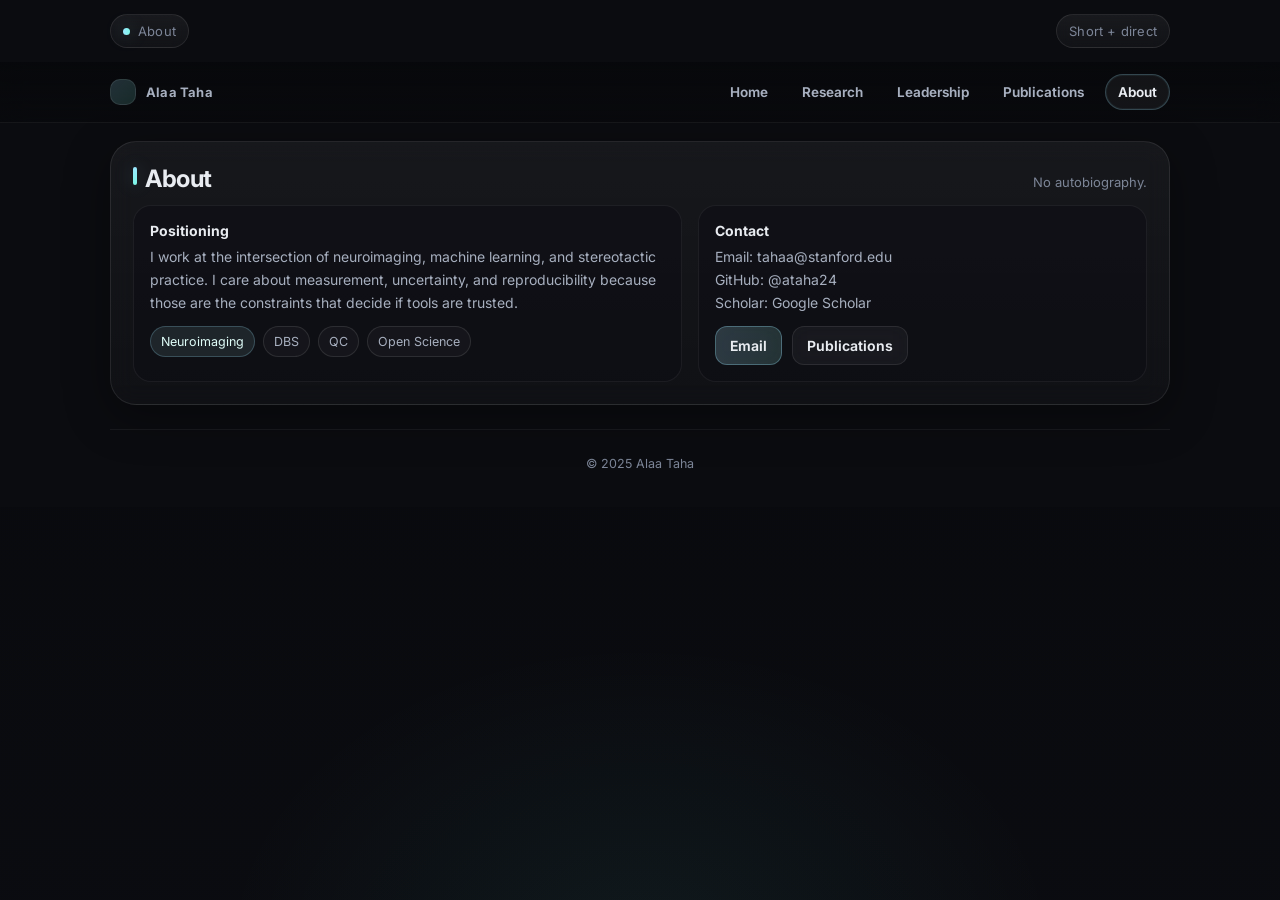
==== about.html @ ecbee34f "create website content" ====
<!DOCTYPE html>
<html lang="en">
<head>
  <meta charset="UTF-8" />
  <meta name="viewport" content="width=device-width, initial-scale=1.0" />
  <title>About | Alaa Taha</title>
  <link rel="preconnect" href="https://fonts.googleapis.com">
  <link rel="preconnect" href="https://fonts.gstatic.com" crossorigin>
  <link href="https://fonts.googleapis.com/css2?family=Inter:wght@400;600;800&display=swap" rel="stylesheet">
  <link rel="stylesheet" href="./assets/css/base.css" />
  <link rel="stylesheet" href="./assets/css/theme.css" />
  <script defer src="./assets/js/app.js"></script>
</head>

<body data-accent="about">
  <div class="spotlight" aria-hidden="true"></div>

  <div class="wrap">
    <div class="topline">
      <div class="pill"><span class="dot"></span> About</div>
      <div class="pill">Short + direct</div>
    </div>
  </div>

  <nav>
    <div class="wrap navinner">
      <div class="brand"><div class="mark"></div> Alaa Taha</div>
      <div class="navlinks">
        <a href="./index.html">Home</a>
        <a href="./research.html">Research</a>
        <a href="./leadership.html">Leadership</a>
        <a href="./publications.html">Publications</a>
        <a href="./about.html">About</a>
      </div>
    </div>
  </nav>

  <main class="wrap">
    <section class="section">
      <div class="sectionhead">
        <h2 class="page-title">About</h2>
        <div class="small">No autobiography.</div>
      </div>

      <div class="grid2">
        <div class="panel">
          <h3>Positioning</h3>
          <p>
            I work at the intersection of neuroimaging, machine learning, and stereotactic practice.
            I care about measurement, uncertainty, and reproducibility because those are the constraints that decide if tools are trusted.
          </p>
          <div class="tags">
            <span class="tag accent">Neuroimaging</span>
            <span class="tag">DBS</span>
            <span class="tag">QC</span>
            <span class="tag">Open Science</span>
          </div>
        </div>

        <div class="panel">
          <h3>Contact</h3>
          <p>
            Email: <a href="mailto:tahaa@stanford.edu">tahaa@stanford.edu</a><br />
            GitHub: <a href="https://github.com/ataha24" target="_blank" rel="noreferrer">@ataha24</a><br />
            Scholar: <a href="https://scholar.google.ca/" target="_blank" rel="noreferrer">Google Scholar</a>
          </p>
          <div class="cta" style="margin-top:12px;">
            <a class="btn primary" href="mailto:tahaa@stanford.edu">Email</a>
            <a class="btn" href="./publications.html">Publications</a>
          </div>
        </div>
      </div>
    </section>

    <div class="footer">© 2025 Alaa Taha</div>
  </main>
</body>
</html>
---- assets/css/base.css ----
:root{
  --bg0:#07080b;
  --bg1:#0b0c10;
  --card: rgba(15, 17, 24, 0.62);
  --card2: rgba(15, 17, 24, 0.42);
  --border: rgba(255,255,255,0.09);
  --border2: rgba(255,255,255,0.06);

  --text:#e9ecf1;
  --muted:#a7afbf;
  --muted2:#7c8597;

  --a1:#7cf7e6;     /* cyan */
  --a2:#b7a7ff;     /* violet */

  --shadow: 0 18px 60px rgba(0,0,0,.55);
  --radius: 18px;
  --radius2: 26px;
  --max: 1100px;

  /* spotlight position */
  --sx: 50%;
  --sy: 18%;

  /* page accent (overridden per page via data-accent) */
  --accent: var(--a1);
  --accent2: var(--a2);
}

*{ box-sizing:border-box; }
html,body{
  margin:0;
  padding:0;
  font-family: Inter, system-ui, -apple-system, Segoe UI, Roboto, Arial, sans-serif;
  background: var(--bg1);
  color: var(--text);
  scroll-behavior: smooth;
}

body::before{
  content:"";
  position:fixed;
  inset:-20%;
  background:
    radial-gradient(600px 380px at 20% 10%, rgba(183,167,255,.14), transparent 60%),
    radial-gradient(500px 340px at 85% 20%, rgba(124,247,230,.10), transparent 60%),
    radial-gradient(700px 520px at 50% 90%, rgba(124,247,230,.06), transparent 60%),
    linear-gradient(180deg, var(--bg0), var(--bg1));
  z-index:-5;
  filter:saturate(1.15);
}

#particles-js{
  position:fixed;
  inset:0;
  z-index:-3;
  opacity:.50;
  pointer-events:none;
}

.spotlight{
  position:fixed;
  inset:0;
  z-index:-4;
  pointer-events:none;
  background:
    radial-gradient(460px 340px at var(--sx) var(--sy),
      color-mix(in srgb, var(--accent) 16%, transparent),
      transparent 62%);
  mix-blend-mode: screen;
  opacity:.95;
}

a{ color:inherit; text-decoration:none; }
a:hover{ text-decoration:none; }

.wrap{
  max-width: var(--max);
  margin: 0 auto;
  padding: 0 20px;
}

.topline{
  display:flex;
  align-items:center;
  justify-content:space-between;
  gap:12px;
  padding: 14px 0;
  color: var(--muted2);
  font-size: 13px;
  letter-spacing: .2px;
}
.pill{
  display:inline-flex;
  align-items:center;
  gap:8px;
  padding: 8px 12px;
  border: 1px solid var(--border);
  border-radius: 999px;
  background: linear-gradient(180deg, rgba(255,255,255,.06), rgba(255,255,255,.03));
  backdrop-filter: blur(10px);
}
.dot{
  width:7px; height:7px; border-radius:50%;
  background: linear-gradient(90deg, var(--accent), var(--accent2));
  box-shadow: 0 0 18px color-mix(in srgb, var(--accent) 35%, transparent);
}

nav{
  position: sticky;
  top:0;
  z-index:20;
  padding: 12px 0;
  backdrop-filter: blur(14px);
  background: linear-gradient(180deg, rgba(7,8,11,.85), rgba(7,8,11,.55));
  border-bottom: 1px solid rgba(255,255,255,.06);
}
.navinner{
  display:flex;
  align-items:center;
  justify-content:space-between;
  gap:14px;
}
.brand{
  display:flex;
  align-items:center;
  gap:10px;
  color: var(--muted);
  font-weight: 700;
  font-size: 13px;
  letter-spacing: .2px;
}
.brand .mark{
  width: 26px; height: 26px;
  border-radius: 10px;
  border: 1px solid var(--border);
  background: linear-gradient(135deg,
    color-mix(in srgb, var(--accent) 18%, transparent),
    color-mix(in srgb, var(--accent2) 14%, transparent));
}

.navlinks{
  display:flex;
  flex-wrap:wrap;
  gap:8px;
}
.navlinks a{
  padding: 9px 12px;
  border-radius: 999px;
  color: var(--muted);
  font-weight: 650;
  font-size: 13.5px;
  border: 1px solid transparent;
  transition: background .2s ease, color .2s ease, border-color .2s ease, transform .2s ease;
}
.navlinks a:hover{
  background: rgba(255,255,255,.04);
  border-color: rgba(255,255,255,.10);
  color: var(--text);
  transform: translateY(-1px);
}
.navlinks a.is-active{
  background: rgba(255,255,255,.05);
  border-color: color-mix(in srgb, var(--accent) 24%, transparent);
  color: var(--text);
  box-shadow: 0 0 0 1px color-mix(in srgb, var(--accent) 6%, transparent) inset;
}

main{ padding: 28px 0 44px; }

.hero{
  margin-top: 18px;
  padding: 26px;
  border-radius: var(--radius2);
  border: 1px solid var(--border);
  background: linear-gradient(180deg, rgba(255,255,255,.06), rgba(255,255,255,.03));
  box-shadow: var(--shadow);
  backdrop-filter: blur(14px);
  position:relative;
  overflow:hidden;
}
.hero::before{
  content:"";
  position:absolute;
  inset:-1px;
  background:
    radial-gradient(520px 200px at 18% 12%, color-mix(in srgb, var(--accent) 14%, transparent), transparent 60%),
    radial-gradient(460px 220px at 82% 24%, color-mix(in srgb, var(--accent2) 12%, transparent), transparent 60%);
  pointer-events:none;
}
.hero > *{ position:relative; z-index:1; }

.hgrid{
  display:grid;
  grid-template-columns: 140px 1fr;
  gap: 22px;
  align-items:center;
}
.avatar{
  width:120px; height:120px;
  border-radius: 22px;
  overflow:hidden;
  border: 1px solid var(--border);
  background: rgba(255,255,255,.04);
  box-shadow: 0 10px 40px rgba(0,0,0,.45);
}
.avatar img{ width:100%; height:100%; object-fit:cover; display:block; }

h1{ margin:0; font-size: 40px; letter-spacing: -0.7px; line-height: 1.05; }
.subtitle{
  margin-top: 10px;
  color: var(--muted);
  line-height: 1.6;
  max-width: 78ch;
  font-size: 15.5px;
}

.kicker{
  margin-top: 10px;
  font-size: 14px;
  color: var(--muted2);
}
.kicker .accent{
  color: var(--accent);
  text-shadow: 0 0 14px color-mix(in srgb, var(--accent) 22%, transparent);
}

.cta{ display:flex; flex-wrap:wrap; gap:10px; margin-top: 16px; }
.btn{
  display:inline-flex;
  align-items:center;
  gap:10px;
  padding: 10px 14px;
  border-radius: 12px;
  border: 1px solid var(--border);
  background: rgba(255,255,255,.04);
  color: var(--text);
  font-weight: 650;
  font-size: 14px;
  transition: transform .2s ease, background .2s ease, border-color .2s ease;
  backdrop-filter: blur(10px);
}
.btn:hover{
  transform: translateY(-1px);
  border-color: color-mix(in srgb, var(--accent) 28%, transparent);
  background: color-mix(in srgb, var(--accent) 8%, rgba(255,255,255,.04));
}
.btn.primary{
  border-color: color-mix(in srgb, var(--accent) 30%, transparent);
  background: linear-gradient(90deg,
    color-mix(in srgb, var(--accent) 16%, rgba(255,255,255,.04)),
    color-mix(in srgb, var(--accent2) 12%, rgba(255,255,255,.04)));
}

.tags{ display:flex; flex-wrap:wrap; gap:8px; margin-top: 12px; }
.tag{
  font-size: 12.5px;
  color: var(--muted);
  padding: 7px 10px;
  border-radius: 999px;
  border: 1px solid rgba(255,255,255,.10);
  background: rgba(255,255,255,.03);
}
.tag.accent{
  border-color: color-mix(in srgb, var(--accent) 22%, transparent);
  background: color-mix(in srgb, var(--accent) 7%, rgba(255,255,255,.03));
  color: #dffdf8;
}
/* Tag -> clickable chips */
.tagsInteractive .tag{
  cursor:pointer;
  user-select:none;
  font: inherit;
  border: 1px solid rgba(255,255,255,.10);
}

.tagsInteractive .tag:hover{
  border-color: rgba(124,247,230,.20);
  background: rgba(124,247,230,.05);
  transform: translateY(-1px);
}

.tagsInteractive .tag.isActive{
  border-color: rgba(124,247,230,.30);
  background: rgba(124,247,230,.08);
  color: #dffdf8;
}

/* Proof strip under tags */
.tagStats{
  margin-top: 10px;
  display:flex;
  flex-wrap:wrap;
  gap: 8px;
}

.statPill{
  display:flex;
  align-items:baseline;
  gap: 10px;
  padding: 8px 10px;
  border-radius: 999px;
  border: 1px solid rgba(255,255,255,.10);
  background: rgba(0,0,0,.16);
}

.statPill .k{
  font-size: 12px;
  color: var(--muted2);
  letter-spacing:.2px;
}

.statPill .v{
  font-size: 12.5px;
  color: #dffdf8;
  font-weight: 650;
  white-space: nowrap;
}

.section{
  margin: 18px 0;
  padding: 22px;
  border-radius: var(--radius2);
  border: 1px solid var(--border);
  background: linear-gradient(180deg, rgba(255,255,255,.05), rgba(255,255,255,.025));
  box-shadow: 0 12px 45px rgba(0,0,0,.35);
  backdrop-filter: blur(12px);
}
.sectionhead{
  display:flex;
  align-items:baseline;
  justify-content:space-between;
  gap:14px;
  margin-bottom: 12px;
}
h2{ margin:0; font-size: 18px; letter-spacing: -0.2px; }
.small{ color: var(--muted2); font-size: 13px; }

.grid2{ display:grid; grid-template-columns: 1.1fr .9fr; gap: 16px; }
.grid3{ display:grid; grid-template-columns: repeat(3, minmax(0, 1fr)); gap: 12px; }

.panel{
  border-radius: var(--radius);
  border: 1px solid var(--border2);
  background: rgba(10,12,18,.40);
  padding: 16px;
}
.panel h3{ margin:0 0 6px; font-size: 14px; color: var(--text); }
.panel p{ margin:0; color: var(--muted); line-height: 1.65; font-size: 14px; }

.metrics{
  display:grid;
  grid-template-columns: repeat(3, minmax(0, 1fr));
  gap: 10px;
  margin-top: 14px;
}
.metric{
  border: 1px solid rgba(255,255,255,.10);
  background: rgba(255,255,255,.03);
  border-radius: 14px;
  padding: 10px 12px;
}
.metric strong{
  display:block;
  font-size: 16px;
  letter-spacing: -0.3px;
  background: linear-gradient(90deg, var(--accent), var(--accent2));
  -webkit-background-clip: text;
  -webkit-text-fill-color: transparent;
}
.metric span{
  display:block;
  margin-top: 4px;
  font-size: 12.5px;
  color: var(--muted2);
}

.cards{
  display:grid;
  grid-template-columns: repeat(2, minmax(0, 1fr));
  gap: 12px;
  margin-top: 12px;
}
.card{
  border-radius: 16px;
  border: 1px solid rgba(255,255,255,.09);
  background: rgba(0,0,0,.18);
  padding: 14px;
  transition: transform .2s ease, border-color .2s ease, background .2s ease;
  cursor: pointer;
}
.card:hover{
  transform: translateY(-1px);
  border-color: color-mix(in srgb, var(--accent) 18%, rgba(255,255,255,.09));
  background: color-mix(in srgb, var(--accent) 4%, rgba(0,0,0,.18));
}
.card .row{
  display:flex;
  align-items:baseline;
  justify-content:space-between;
  gap:10px;
  margin-bottom: 6px;
}
.card .title{
  font-weight: 750;
  font-size: 14px;
  letter-spacing: -0.1px;
}
.card .meta{
  color: var(--muted2);
  font-size: 12.5px;
  white-space: nowrap;
}
.card .desc{
  color: var(--muted);
  font-size: 13.5px;
  line-height: 1.55;
}
.card .links{
  margin-top: 8px;
  display:flex;
  gap:10px;
  flex-wrap:wrap;
}
.card .links a{
  color: #dffdf8;
  border-bottom: 1px solid color-mix(in srgb, var(--accent) 25%, transparent);
  font-size: 13px;
}

.chips{
  display:flex;
  flex-wrap:wrap;
  gap:8px;
  margin-top: 10px;
}
.chip{
  font-size: 12.5px;
  color: var(--muted);
  padding: 7px 10px;
  border-radius: 999px;
  border: 1px solid rgba(255,255,255,.10);
  background: rgba(255,255,255,.03);
  cursor:pointer;
  user-select:none;
  transition: transform .15s ease, border-color .15s ease, background .15s ease;
}
.chip:hover{ transform: translateY(-1px); }
.chip.is-on{
  border-color: color-mix(in srgb, var(--accent) 25%, transparent);
  background: color-mix(in srgb, var(--accent) 7%, rgba(255,255,255,.03));
  color: #dffdf8;
}

.footer{
  padding: 26px 0 36px;
  color: var(--muted2);
  font-size: 12.5px;
  text-align:center;
  border-top: 1px solid rgba(255,255,255,.06);
  margin-top: 24px;
}

:focus-visible{
  outline: 2px solid color-mix(in srgb, var(--accent) 55%, transparent);
  outline-offset: 2px;
  border-radius: 10px;
}

/* modal */
.modal-backdrop{
  position:fixed;
  inset:0;
  background: rgba(0,0,0,.58);
  backdrop-filter: blur(10px);
  z-index:50;
  display:none;
}
.modal-backdrop.open{ display:block; }
.modal{
  position:fixed;
  left:50%;
  top:50%;
  transform: translate(-50%, -50%);
  width: min(860px, calc(100vw - 28px));
  max-height: calc(100vh - 28px);
  overflow:auto;
  z-index:51;
  border-radius: 20px;
  border: 1px solid rgba(255,255,255,.10);
  background: linear-gradient(180deg, rgba(15,17,24,.92), rgba(15,17,24,.72));
  box-shadow: 0 40px 120px rgba(0,0,0,.65);
  display:none;
}
.modal.open{ display:block; }
.modal .mhead{
  padding: 18px 18px 10px;
  border-bottom: 1px solid rgba(255,255,255,.07);
}
.modal .mhead .mtitle{
  font-size: 16px;
  font-weight: 800;
  letter-spacing: -0.2px;
}
.modal .mhead .msub{
  margin-top: 6px;
  color: var(--muted);
  line-height: 1.55;
  font-size: 13.5px;
}
.modal .mbody{ padding: 14px 18px 18px; }
.modal .mgrid{ display:grid; grid-template-columns: 1fr 1fr; gap: 12px; }
.modal .block{
  border: 1px solid rgba(255,255,255,.08);
  background: rgba(255,255,255,.03);
  border-radius: 16px;
  padding: 12px;
}
.modal .block h4{ margin:0 0 6px; font-size: 13px; color: var(--text); }
.modal .block ul{ margin:0; padding-left: 18px; color: var(--muted); line-height: 1.6; font-size: 13.5px; }
.modal .mfoot{
  padding: 12px 18px 18px;
  display:flex;
  gap:10px;
  flex-wrap:wrap;
}
.modal .close{
  margin-left:auto;
  border: 1px solid rgba(255,255,255,.10);
  background: rgba(255,255,255,.04);
  color: var(--text);
  padding: 10px 12px;
  border-radius: 12px;
  cursor:pointer;
  font-weight: 700;
}
.modal .close:hover{
  border-color: color-mix(in srgb, var(--accent) 24%, transparent);
  background: color-mix(in srgb, var(--accent) 8%, rgba(255,255,255,.04));
}

/* responsive */
@media (max-width: 860px){
  .hgrid{ grid-template-columns: 1fr; }
  .avatar{ width: 92px; height: 92px; border-radius: 18px; }
  h1{ font-size: 34px; }
  .grid2{ grid-template-columns: 1fr; }
  .grid3{ grid-template-columns: 1fr; }
  .cards{ grid-template-columns: 1fr; }
  .metrics{ grid-template-columns: 1fr; }
  .modal .mgrid{ grid-template-columns: 1fr; }
}

@media (prefers-reduced-motion: reduce){
  html,body{ scroll-behavior:auto; }
  *{ animation:none !important; transition:none !important; }
  #particles-js{ display:none; }
  .spotlight{ display:none; }
}
---- assets/css/theme.css ----
/* page accent switching */
body[data-accent="research"]{
  --accent: var(--a1);
  --accent2: var(--a2);
}
body[data-accent="leadership"]{
  --accent: var(--a2);
  --accent2: var(--a1);
}
body[data-accent="publications"]{
  --accent: #ffd479;
  --accent2: var(--a2);
}
body[data-accent="about"]{
  --accent: #9be7ff;
  --accent2: var(--a1);
}

/* “BAM” continuity line under section headings */
.sectionhead h2{
  position:relative;
  padding-left: 12px;
}
.sectionhead h2::before{
  content:"";
  position:absolute;
  left:0;
  top: 3px;
  width: 4px;
  height: 18px;
  border-radius: 999px;
  background: linear-gradient(180deg, var(--accent), var(--accent2));
  box-shadow: 0 0 18px color-mix(in srgb, var(--accent) 25%, transparent);
}

/* subtle page title style */
.page-title{
  margin:0;
  font-size: 24px;
  letter-spacing: -0.4px;
}
.page-sub{
  margin-top: 8px;
  color: var(--muted);
  line-height: 1.6;
  max-width: 85ch;
  font-size: 15px;
}

/* premium divider */
.hr{
  height:1px;
  background: rgba(255,255,255,.06);
  margin: 14px 0;
}
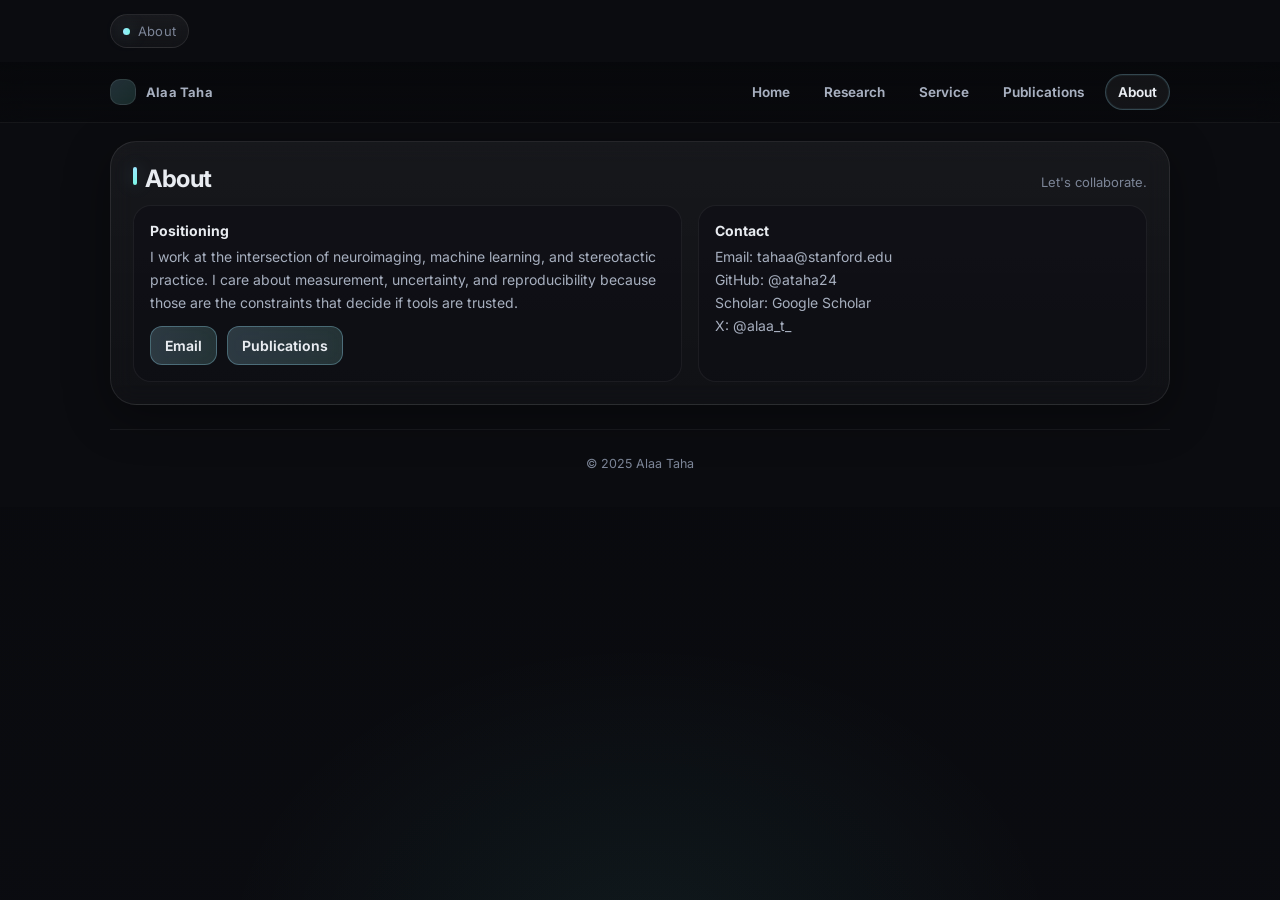
==== commit bd4fdf29: "fixes" ====
--- a/about.html
+++ b/about.html
@@ -18,7 +18,6 @@
   <div class="wrap">
     <div class="topline">
       <div class="pill"><span class="dot"></span> About</div>
-      <div class="pill">Short + direct</div>
     </div>
   </div>
 
@@ -28,7 +27,7 @@
       <div class="navlinks">
         <a href="./index.html">Home</a>
         <a href="./research.html">Research</a>
-        <a href="./leadership.html">Leadership</a>
+        <a href="./leadership.html">Service</a>
         <a href="./publications.html">Publications</a>
         <a href="./about.html">About</a>
       </div>
@@ -39,7 +38,7 @@
     <section class="section">
       <div class="sectionhead">
         <h2 class="page-title">About</h2>
-        <div class="small">No autobiography.</div>
+        <div class="small">Let's collaborate.</div>
       </div>
 
       <div class="grid2">
@@ -49,12 +48,16 @@
             I work at the intersection of neuroimaging, machine learning, and stereotactic practice.
             I care about measurement, uncertainty, and reproducibility because those are the constraints that decide if tools are trusted.
           </p>
-          <div class="tags">
+                    <div class="cta" style="margin-top:12px;">
+            <a class="btn primary" href="mailto:tahaa@stanford.edu">Email</a>
+            <a class="btn primary" href="./publications.html">Publications</a>
+          </div>
+          <!-- <div class="tags">
             <span class="tag accent">Neuroimaging</span>
-            <span class="tag">DBS</span>
-            <span class="tag">QC</span>
-            <span class="tag">Open Science</span>
-          </div>
+            <span class="tag accent">DBS</span>
+            <span class="tag accent">QC</span>
+            <span class="tag accent">Open Science</span>
+          </div> -->
         </div>
 
         <div class="panel">
@@ -62,12 +65,9 @@
           <p>
             Email: <a href="mailto:tahaa@stanford.edu">tahaa@stanford.edu</a><br />
             GitHub: <a href="https://github.com/ataha24" target="_blank" rel="noreferrer">@ataha24</a><br />
-            Scholar: <a href="https://scholar.google.ca/" target="_blank" rel="noreferrer">Google Scholar</a>
+            Scholar: <a href="https://scholar.google.ca/" target="_blank" rel="noreferrer">Google Scholar</a><br />
+            X: <a href="https://x.com/alaa_t_" target="_blank" rel="noreferrer">@alaa_t_</a>
           </p>
-          <div class="cta" style="margin-top:12px;">
-            <a class="btn primary" href="mailto:tahaa@stanford.edu">Email</a>
-            <a class="btn" href="./publications.html">Publications</a>
-          </div>
         </div>
       </div>
     </section>
@@ -76,3 +76,5 @@
   </main>
 </body>
 </html>
+
+
--- a/assets/css/theme.css
+++ b/assets/css/theme.css
@@ -53,3 +53,146 @@
   background: rgba(255,255,255,.06);
   margin: 14px 0;
 }
+
+
+/* =============================
+   Research Talks (clean + premium)
+============================= */
+.talks{
+  margin-top: 14px;
+  display: grid;
+  grid-template-columns: 0.9fr 1.1fr;
+  gap: 18px;
+  align-items: start;
+}
+
+@media (max-width: 980px){
+  .talks{ grid-template-columns: 1fr; }
+}
+
+.talks-copy{
+  border-radius: 18px;
+  padding: 16px;
+  border: 1px solid rgba(255,255,255,0.08);
+  background: rgba(255,255,255,0.03);
+}
+
+.talks-lede{
+  margin: 0;
+  max-width: 72ch;
+  color: var(--muted);
+  line-height: 1.65;
+}
+
+.talks-lede strong{
+  color: var(--text);
+  font-weight: 800;
+}
+
+.talks-steps{
+  margin-top: 14px;
+  display: grid;
+  gap: 12px;
+  position: relative;
+}
+
+.talks-step{
+  display: flex;
+  gap: 12px;
+  padding: 12px;
+  border-radius: 16px;
+  border: 1px solid rgba(255,255,255,0.08);
+  background: rgba(0,0,0,0.16);
+}
+
+.step-badge{
+  width: 34px;
+  height: 34px;
+  border-radius: 12px;
+  display: grid;
+  place-items: center;
+  font-weight: 800;
+  border: 1px solid rgba(255,255,255,0.12);
+  background: rgba(255,255,255,0.05);
+}
+
+.step-title{
+  font-weight: 800;
+  letter-spacing: -0.01em;
+}
+
+.step-desc{
+  margin-top: 2px;
+  opacity: .82;
+}
+
+.talks-note{
+  margin-top: 12px;
+  padding-top: 12px;
+  border-top: 1px solid rgba(255,255,255,0.06);
+  opacity: .75;
+}
+
+/* Right side: video cards */
+.talks-grid{
+  display: grid;
+  gap: 14px;
+}
+
+.talkCard{
+  border-radius: 18px;
+  padding: 12px;
+  border: 1px solid rgba(255,255,255,0.08);
+  background: linear-gradient(180deg, rgba(255,255,255,0.06), rgba(255,255,255,0.02));
+  box-shadow: 0 18px 55px rgba(0,0,0,0.32);
+}
+
+.talkCard-top{
+  display: grid;
+  gap: 6px;
+  margin-bottom: 10px;
+}
+
+.talkPill{
+  display: inline-flex;
+  gap: 10px;
+  align-items: center;
+  padding: 6px 10px;
+  border-radius: 999px;
+  border: 1px solid rgba(255,255,255,0.10);
+  background: rgba(0,0,0,0.18);
+  width: fit-content;
+}
+
+.talkYear{ font-weight: 800; }
+.talkTag{
+  font-size: .75rem;
+  letter-spacing: .10em;
+  text-transform: uppercase;
+  opacity: .75;
+}
+
+.talkTitle{
+  font-weight: 800;
+  letter-spacing: -0.01em;
+}
+
+.talkVideo{
+  aspect-ratio: 16 / 9;
+  border-radius: 14px;
+  overflow: hidden;
+  background: #000;
+  border: 1px solid rgba(255,255,255,0.08);
+}
+
+.talkVideo iframe{
+  width: 100%;
+  height: 100%;
+  border: 0;
+}
+
+.talkCaption{
+  margin-top: 10px;
+  opacity: .86;
+  line-height: 1.5;
+}
